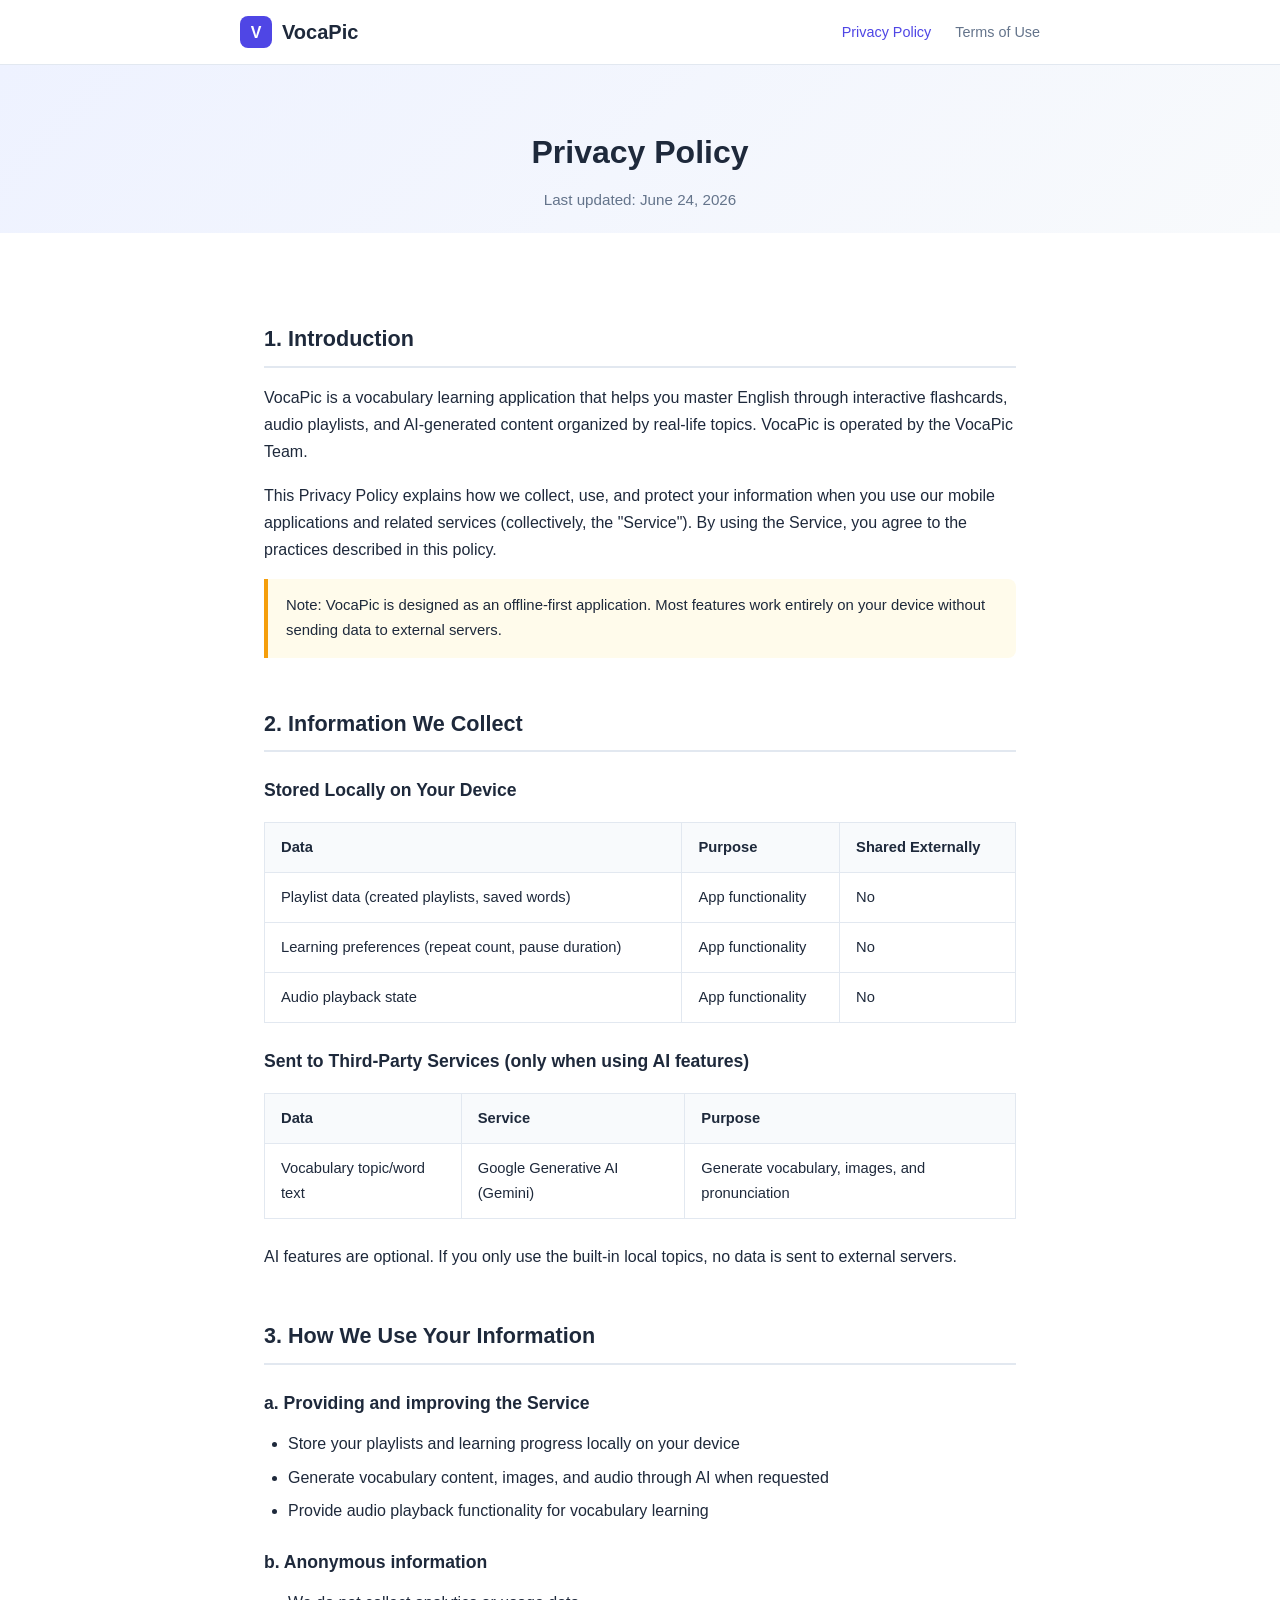
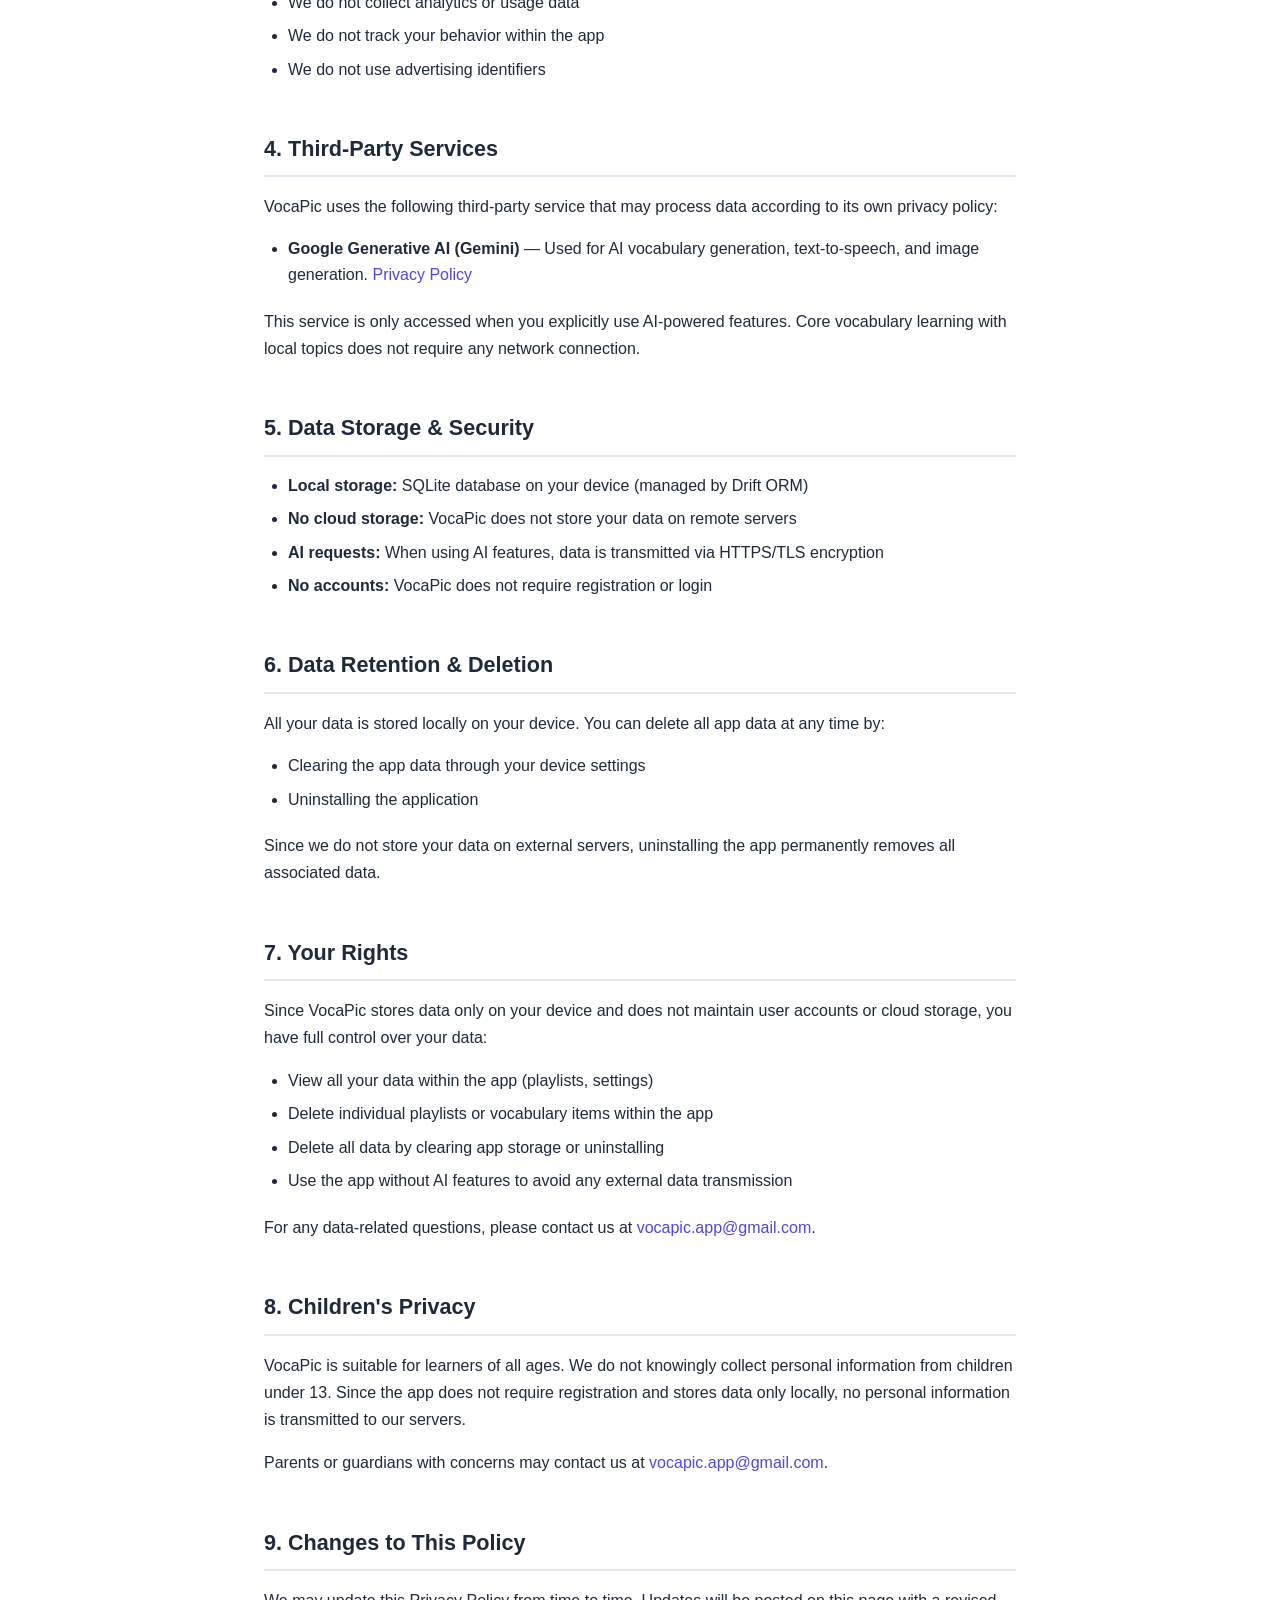
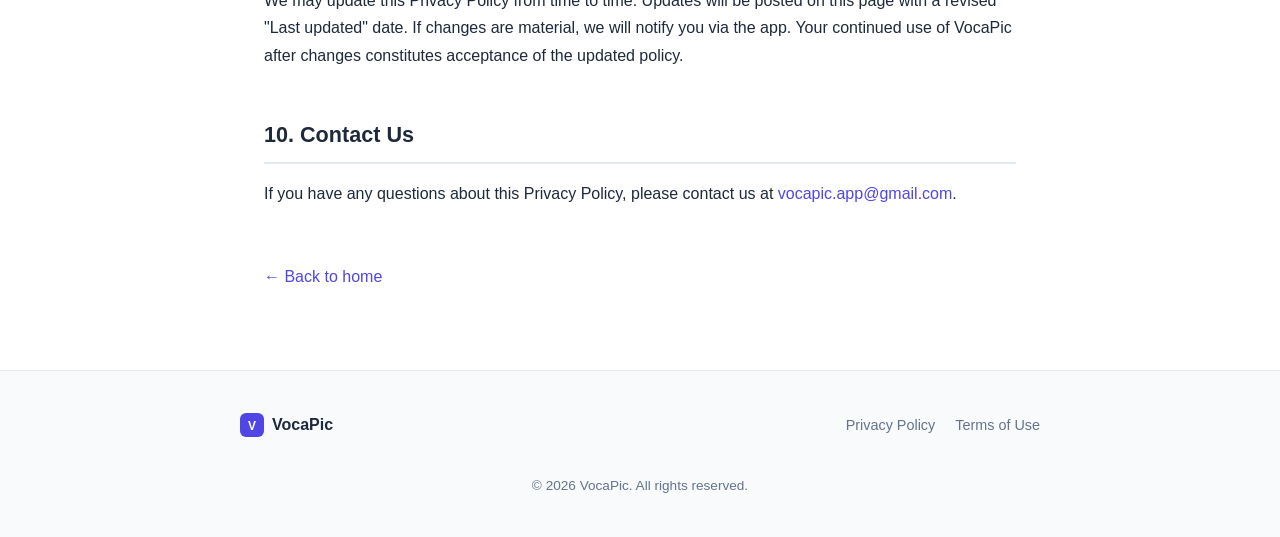
==== privacy.html @ f50b2ea4 "feat: add VocaPic static website" ====
<!DOCTYPE html>
<html lang="en">
<head>
  <meta charset="UTF-8" />
  <meta name="viewport" content="width=device-width, initial-scale=1.0" />
  <title>Privacy Policy — VocaPic</title>
  <meta name="description" content="VocaPic Privacy Policy — how we handle your data." />
  <link rel="stylesheet" href="style.css" />
  <link rel="icon" href="favicon.png" type="image/png" />
</head>
<body>

  <!-- Navbar -->
  <nav class="navbar">
    <div class="navbar-inner">
      <a href="index.html" class="logo">
        <svg width="32" height="32" viewBox="0 0 32 32" fill="none" xmlns="http://www.w3.org/2000/svg">
          <rect width="32" height="32" rx="8" fill="#4f46e5"/>
          <text x="16" y="22" text-anchor="middle" font-size="16" font-weight="bold" fill="white">V</text>
        </svg>
        VocaPic
      </a>
      <ul class="nav-links">
        <li><a href="privacy.html" class="active">Privacy Policy</a></li>
        <li><a href="terms.html">Terms of Use</a></li>
      </ul>
    </div>
  </nav>

  <!-- Header -->
  <header class="policy-header">
    <h1>Privacy Policy</h1>
    <p class="last-updated">Last updated: June 24, 2026</p>
  </header>

  <!-- Content -->
  <main class="policy-content">

    <h2>1. Introduction</h2>
    <p>
      VocaPic is a vocabulary learning application that helps you master English
      through interactive flashcards, audio playlists, and AI-generated content
      organized by real-life topics. VocaPic is operated by the VocaPic Team.
    </p>
    <p>
      This Privacy Policy explains how we collect, use, and protect your information
      when you use our mobile applications and related services (collectively, the
      "Service"). By using the Service, you agree to the practices described in
      this policy.
    </p>
    <p class="note">
      Note: VocaPic is designed as an offline-first application. Most features
      work entirely on your device without sending data to external servers.
    </p>

    <h2>2. Information We Collect</h2>

    <h3>Stored Locally on Your Device</h3>
    <table>
      <thead>
        <tr>
          <th>Data</th>
          <th>Purpose</th>
          <th>Shared Externally</th>
        </tr>
      </thead>
      <tbody>
        <tr>
          <td>Playlist data (created playlists, saved words)</td>
          <td>App functionality</td>
          <td>No</td>
        </tr>
        <tr>
          <td>Learning preferences (repeat count, pause duration)</td>
          <td>App functionality</td>
          <td>No</td>
        </tr>
        <tr>
          <td>Audio playback state</td>
          <td>App functionality</td>
          <td>No</td>
        </tr>
      </tbody>
    </table>

    <h3>Sent to Third-Party Services (only when using AI features)</h3>
    <table>
      <thead>
        <tr>
          <th>Data</th>
          <th>Service</th>
          <th>Purpose</th>
        </tr>
      </thead>
      <tbody>
        <tr>
          <td>Vocabulary topic/word text</td>
          <td>Google Generative AI (Gemini)</td>
          <td>Generate vocabulary, images, and pronunciation</td>
        </tr>
      </tbody>
    </table>
    <p>
      AI features are optional. If you only use the built-in local topics, no data
      is sent to external servers.
    </p>

    <h2>3. How We Use Your Information</h2>

    <h3>a. Providing and improving the Service</h3>
    <ul>
      <li>Store your playlists and learning progress locally on your device</li>
      <li>Generate vocabulary content, images, and audio through AI when requested</li>
      <li>Provide audio playback functionality for vocabulary learning</li>
    </ul>

    <h3>b. Anonymous information</h3>
    <ul>
      <li>We do not collect analytics or usage data</li>
      <li>We do not track your behavior within the app</li>
      <li>We do not use advertising identifiers</li>
    </ul>

    <h2>4. Third-Party Services</h2>
    <p>
      VocaPic uses the following third-party service that may process data
      according to its own privacy policy:
    </p>
    <ul>
      <li>
        <strong>Google Generative AI (Gemini)</strong> — Used for AI vocabulary
        generation, text-to-speech, and image generation.
        <a href="https://policies.google.com/privacy" target="_blank" rel="noopener">Privacy Policy</a>
      </li>
    </ul>
    <p>
      This service is only accessed when you explicitly use AI-powered features.
      Core vocabulary learning with local topics does not require any network
      connection.
    </p>

    <h2>5. Data Storage &amp; Security</h2>
    <ul>
      <li><strong>Local storage:</strong> SQLite database on your device (managed by Drift ORM)</li>
      <li><strong>No cloud storage:</strong> VocaPic does not store your data on remote servers</li>
      <li><strong>AI requests:</strong> When using AI features, data is transmitted via HTTPS/TLS encryption</li>
      <li><strong>No accounts:</strong> VocaPic does not require registration or login</li>
    </ul>

    <h2>6. Data Retention &amp; Deletion</h2>
    <p>
      All your data is stored locally on your device. You can delete all app data
      at any time by:
    </p>
    <ul>
      <li>Clearing the app data through your device settings</li>
      <li>Uninstalling the application</li>
    </ul>
    <p>
      Since we do not store your data on external servers, uninstalling the app
      permanently removes all associated data.
    </p>

    <h2>7. Your Rights</h2>
    <p>
      Since VocaPic stores data only on your device and does not maintain user
      accounts or cloud storage, you have full control over your data:
    </p>
    <ul>
      <li>View all your data within the app (playlists, settings)</li>
      <li>Delete individual playlists or vocabulary items within the app</li>
      <li>Delete all data by clearing app storage or uninstalling</li>
      <li>Use the app without AI features to avoid any external data transmission</li>
    </ul>
    <p>
      For any data-related questions, please contact us at
      <a href="mailto:vocapic.app@gmail.com">vocapic.app@gmail.com</a>.
    </p>

    <h2>8. Children's Privacy</h2>
    <p>
      VocaPic is suitable for learners of all ages. We do not knowingly collect
      personal information from children under 13. Since the app does not require
      registration and stores data only locally, no personal information is
      transmitted to our servers.
    </p>
    <p>
      Parents or guardians with concerns may contact us at
      <a href="mailto:vocapic.app@gmail.com">vocapic.app@gmail.com</a>.
    </p>

    <h2>9. Changes to This Policy</h2>
    <p>
      We may update this Privacy Policy from time to time. Updates will be posted
      on this page with a revised "Last updated" date. If changes are material,
      we will notify you via the app. Your continued use of VocaPic after changes
      constitutes acceptance of the updated policy.
    </p>

    <h2>10. Contact Us</h2>
    <p>
      If you have any questions about this Privacy Policy, please contact us at
      <a href="mailto:vocapic.app@gmail.com">vocapic.app@gmail.com</a>.
    </p>

    <a href="index.html" class="back-link">← Back to home</a>
  </main>

  <!-- Footer -->
  <footer class="footer">
    <div class="footer-inner">
      <div class="footer-brand">
        <svg width="24" height="24" viewBox="0 0 32 32" fill="none" xmlns="http://www.w3.org/2000/svg">
          <rect width="32" height="32" rx="8" fill="#4f46e5"/>
          <text x="16" y="22" text-anchor="middle" font-size="16" font-weight="bold" fill="white">V</text>
        </svg>
        VocaPic
      </div>
      <ul class="footer-links">
        <li><a href="privacy.html">Privacy Policy</a></li>
        <li><a href="terms.html">Terms of Use</a></li>
      </ul>
      <p class="footer-copy">&copy; 2026 VocaPic. All rights reserved.</p>
    </div>
  </footer>

</body>
</html>
---- style.css ----
/* ===== Reset & Base ===== */
*,
*::before,
*::after {
  margin: 0;
  padding: 0;
  box-sizing: border-box;
}

:root {
  --primary: #4f46e5;
  --primary-light: #818cf8;
  --primary-dark: #3730a3;
  --bg: #ffffff;
  --bg-alt: #f8fafc;
  --text: #1e293b;
  --text-secondary: #64748b;
  --border: #e2e8f0;
  --radius: 12px;
  --max-width: 800px;
  --transition: 0.2s ease;
}

html {
  scroll-behavior: smooth;
}

body {
  font-family: -apple-system, BlinkMacSystemFont, "Segoe UI", Roboto,
    "Helvetica Neue", Arial, sans-serif;
  color: var(--text);
  background: var(--bg);
  line-height: 1.7;
  font-size: 16px;
  -webkit-font-smoothing: antialiased;
}

a {
  color: var(--primary);
  text-decoration: none;
  transition: color var(--transition);
}
a:hover {
  color: var(--primary-dark);
}

/* ===== Navigation ===== */
.navbar {
  position: sticky;
  top: 0;
  z-index: 100;
  background: rgba(255, 255, 255, 0.92);
  backdrop-filter: blur(12px);
  border-bottom: 1px solid var(--border);
  padding: 0 24px;
}

.navbar-inner {
  max-width: var(--max-width);
  margin: 0 auto;
  display: flex;
  align-items: center;
  justify-content: space-between;
  height: 64px;
}

.logo {
  display: flex;
  align-items: center;
  gap: 10px;
  font-weight: 700;
  font-size: 1.25rem;
  color: var(--text);
}

.logo img {
  width: 32px;
  height: 32px;
  border-radius: 8px;
}

.nav-links {
  display: flex;
  gap: 24px;
  list-style: none;
}

.nav-links a {
  color: var(--text-secondary);
  font-size: 0.9rem;
  font-weight: 500;
  transition: color var(--transition);
}
.nav-links a:hover,
.nav-links a.active {
  color: var(--primary);
}

/* ===== Hero Section ===== */
.hero {
  text-align: center;
  padding: 80px 24px 60px;
  background: linear-gradient(135deg, #eef2ff 0%, #f8fafc 100%);
}

.hero h1 {
  font-size: 2.5rem;
  font-weight: 800;
  line-height: 1.2;
  margin-bottom: 16px;
  color: var(--text);
}

.hero h1 span {
  color: var(--primary);
}

.hero p {
  font-size: 1.15rem;
  color: var(--text-secondary);
  max-width: 560px;
  margin: 0 auto 32px;
}

.hero-badges {
  display: flex;
  gap: 12px;
  justify-content: center;
  flex-wrap: wrap;
}

.badge {
  display: inline-block;
}

.badge img {
  height: 48px;
}

/* ===== Features Grid ===== */
.features {
  padding: 80px 24px;
  max-width: 960px;
  margin: 0 auto;
}

.features h2 {
  text-align: center;
  font-size: 1.75rem;
  margin-bottom: 48px;
}

.features-grid {
  display: grid;
  grid-template-columns: repeat(auto-fit, minmax(260px, 1fr));
  gap: 24px;
}

.feature-card {
  background: var(--bg-alt);
  border: 1px solid var(--border);
  border-radius: var(--radius);
  padding: 28px;
  transition: transform var(--transition), box-shadow var(--transition);
}
.feature-card:hover {
  transform: translateY(-2px);
  box-shadow: 0 8px 24px rgba(0, 0, 0, 0.06);
}

.feature-card .icon {
  font-size: 2rem;
  margin-bottom: 12px;
}

.feature-card h3 {
  font-size: 1.1rem;
  margin-bottom: 8px;
}

.feature-card p {
  color: var(--text-secondary);
  font-size: 0.95rem;
}

/* ===== Policy Pages ===== */
.policy-header {
  text-align: center;
  padding: 60px 24px 20px;
  background: linear-gradient(135deg, #eef2ff 0%, #f8fafc 100%);
}

.policy-header h1 {
  font-size: 2rem;
  font-weight: 800;
  margin-bottom: 8px;
}

.policy-header .last-updated {
  color: var(--text-secondary);
  font-size: 0.95rem;
}

.policy-content {
  max-width: var(--max-width);
  margin: 0 auto;
  padding: 40px 24px 80px;
}

.policy-content h2 {
  font-size: 1.35rem;
  font-weight: 700;
  margin-top: 48px;
  margin-bottom: 16px;
  padding-bottom: 8px;
  border-bottom: 2px solid var(--border);
}

.policy-content h3 {
  font-size: 1.1rem;
  font-weight: 600;
  margin-top: 24px;
  margin-bottom: 12px;
}

.policy-content p {
  margin-bottom: 16px;
  color: var(--text);
}

.policy-content ul {
  margin: 12px 0 20px 24px;
  color: var(--text);
}

.policy-content ul li {
  margin-bottom: 8px;
  line-height: 1.6;
}

.policy-content table {
  width: 100%;
  border-collapse: collapse;
  margin: 16px 0 24px;
  font-size: 0.92rem;
}

.policy-content th,
.policy-content td {
  text-align: left;
  padding: 12px 16px;
  border: 1px solid var(--border);
}

.policy-content th {
  background: var(--bg-alt);
  font-weight: 600;
}

.policy-content .note {
  background: #fffbeb;
  border-left: 4px solid #f59e0b;
  padding: 14px 18px;
  border-radius: 0 8px 8px 0;
  margin: 16px 0;
  font-size: 0.93rem;
}

.back-link {
  display: inline-flex;
  align-items: center;
  gap: 6px;
  margin-top: 40px;
  font-weight: 500;
}

/* ===== CTA Section ===== */
.cta {
  text-align: center;
  padding: 80px 24px;
  background: linear-gradient(135deg, #4f46e5 0%, #7c3aed 100%);
  color: #fff;
}

.cta h2 {
  font-size: 1.75rem;
  margin-bottom: 12px;
}

.cta p {
  opacity: 0.85;
  margin-bottom: 28px;
  font-size: 1.05rem;
}

.btn-primary {
  display: inline-block;
  background: #fff;
  color: var(--primary);
  padding: 14px 32px;
  border-radius: 9999px;
  font-weight: 600;
  font-size: 1rem;
  transition: transform var(--transition), box-shadow var(--transition);
}
.btn-primary:hover {
  transform: translateY(-1px);
  box-shadow: 0 8px 24px rgba(0, 0, 0, 0.15);
  color: var(--primary-dark);
}

/* ===== Footer ===== */
.footer {
  background: var(--bg-alt);
  border-top: 1px solid var(--border);
  padding: 40px 24px;
}

.footer-inner {
  max-width: var(--max-width);
  margin: 0 auto;
  display: flex;
  align-items: center;
  justify-content: space-between;
  flex-wrap: wrap;
  gap: 16px;
}

.footer-brand {
  display: flex;
  align-items: center;
  gap: 8px;
  font-weight: 600;
  color: var(--text);
}

.footer-brand img {
  width: 24px;
  height: 24px;
  border-radius: 6px;
}

.footer-links {
  display: flex;
  gap: 20px;
  list-style: none;
}

.footer-links a {
  color: var(--text-secondary);
  font-size: 0.9rem;
}
.footer-links a:hover {
  color: var(--primary);
}

.footer-copy {
  width: 100%;
  text-align: center;
  color: var(--text-secondary);
  font-size: 0.85rem;
  margin-top: 20px;
}

/* ===== Responsive ===== */
@media (max-width: 640px) {
  .hero h1 {
    font-size: 1.75rem;
  }
  .hero p {
    font-size: 1rem;
  }
  .policy-header h1 {
    font-size: 1.5rem;
  }
  .features-grid {
    grid-template-columns: 1fr;
  }
  .nav-links {
    gap: 16px;
  }
  .footer-inner {
    flex-direction: column;
    text-align: center;
  }
}
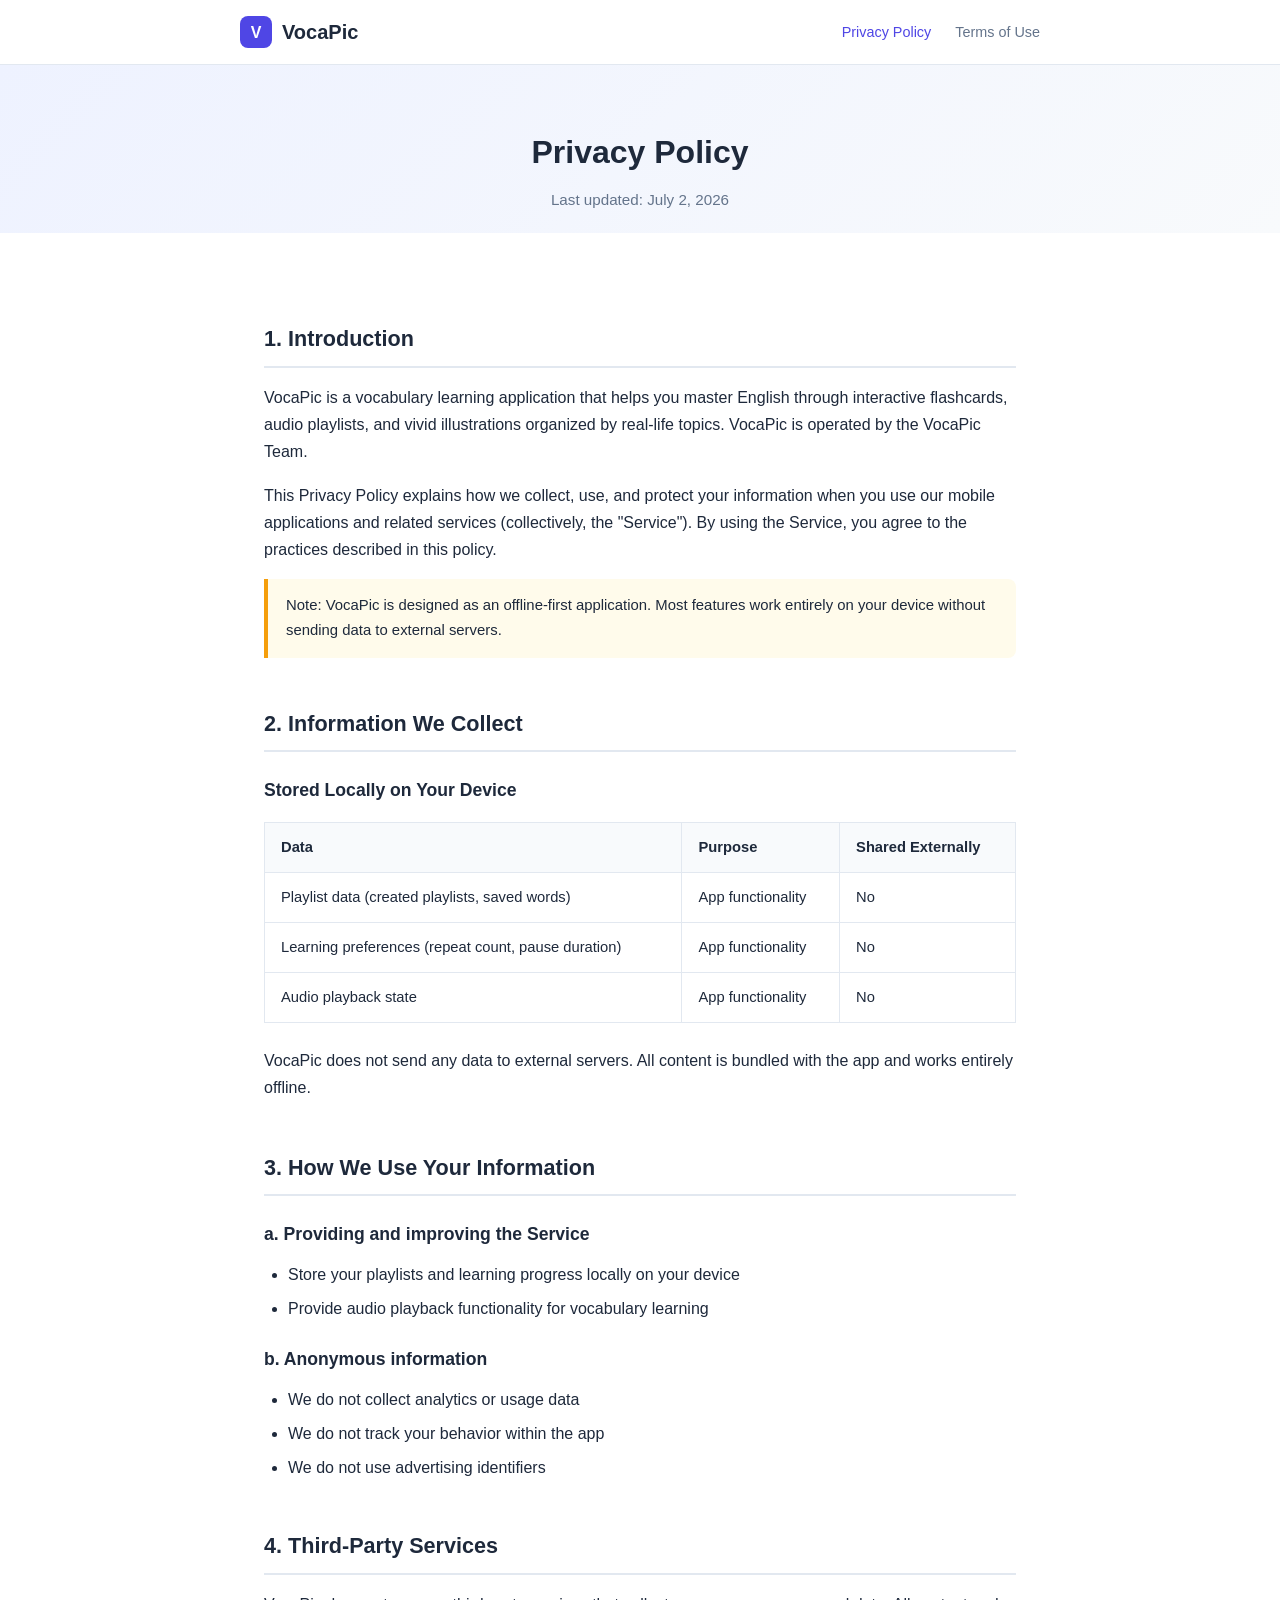
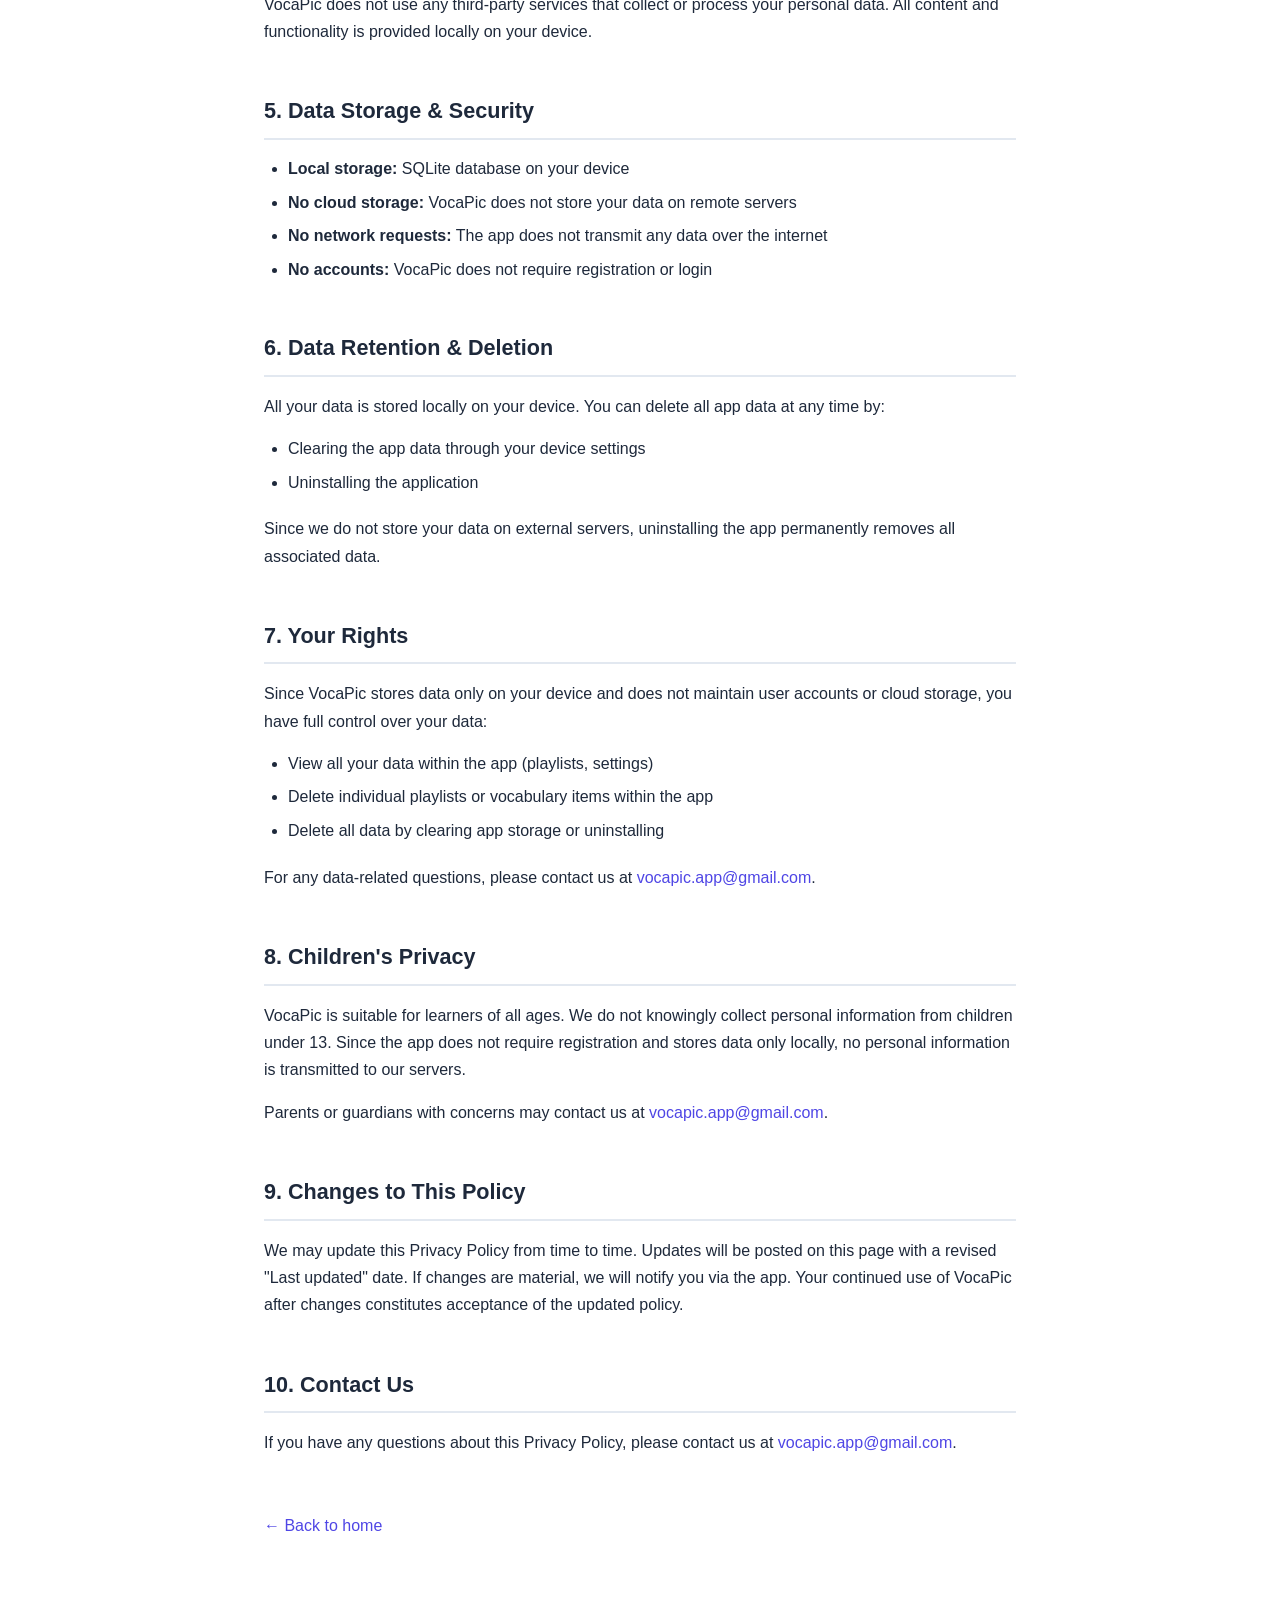
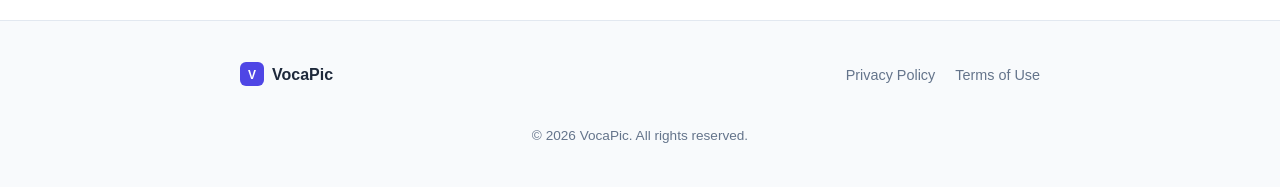
==== commit 55d691d1: "refactor: remove all AI-related content from website" ====
--- a/privacy.html
+++ b/privacy.html
@@ -30,7 +30,7 @@
   <!-- Header -->
   <header class="policy-header">
     <h1>Privacy Policy</h1>
-    <p class="last-updated">Last updated: June 24, 2026</p>
+    <p class="last-updated">Last updated: July 2, 2026</p>
   </header>
 
   <!-- Content -->
@@ -39,7 +39,7 @@
     <h2>1. Introduction</h2>
     <p>
       VocaPic is a vocabulary learning application that helps you master English
-      through interactive flashcards, audio playlists, and AI-generated content
+      through interactive flashcards, audio playlists, and vivid illustrations
       organized by real-life topics. VocaPic is operated by the VocaPic Team.
     </p>
     <p>
@@ -83,26 +83,9 @@
       </tbody>
     </table>
 
-    <h3>Sent to Third-Party Services (only when using AI features)</h3>
-    <table>
-      <thead>
-        <tr>
-          <th>Data</th>
-          <th>Service</th>
-          <th>Purpose</th>
-        </tr>
-      </thead>
-      <tbody>
-        <tr>
-          <td>Vocabulary topic/word text</td>
-          <td>Google Generative AI (Gemini)</td>
-          <td>Generate vocabulary, images, and pronunciation</td>
-        </tr>
-      </tbody>
-    </table>
     <p>
-      AI features are optional. If you only use the built-in local topics, no data
-      is sent to external servers.
+      VocaPic does not send any data to external servers. All content is
+      bundled with the app and works entirely offline.
     </p>
 
     <h2>3. How We Use Your Information</h2>
@@ -110,7 +93,6 @@
     <h3>a. Providing and improving the Service</h3>
     <ul>
       <li>Store your playlists and learning progress locally on your device</li>
-      <li>Generate vocabulary content, images, and audio through AI when requested</li>
       <li>Provide audio playback functionality for vocabulary learning</li>
     </ul>
 
@@ -123,27 +105,16 @@
 
     <h2>4. Third-Party Services</h2>
     <p>
-      VocaPic uses the following third-party service that may process data
-      according to its own privacy policy:
-    </p>
-    <ul>
-      <li>
-        <strong>Google Generative AI (Gemini)</strong> — Used for AI vocabulary
-        generation, text-to-speech, and image generation.
-        <a href="https://policies.google.com/privacy" target="_blank" rel="noopener">Privacy Policy</a>
-      </li>
-    </ul>
-    <p>
-      This service is only accessed when you explicitly use AI-powered features.
-      Core vocabulary learning with local topics does not require any network
-      connection.
+      VocaPic does not use any third-party services that collect or process your
+      personal data. All content and functionality is provided locally on your
+      device.
     </p>
 
     <h2>5. Data Storage &amp; Security</h2>
     <ul>
-      <li><strong>Local storage:</strong> SQLite database on your device (managed by Drift ORM)</li>
+      <li><strong>Local storage:</strong> SQLite database on your device</li>
       <li><strong>No cloud storage:</strong> VocaPic does not store your data on remote servers</li>
-      <li><strong>AI requests:</strong> When using AI features, data is transmitted via HTTPS/TLS encryption</li>
+      <li><strong>No network requests:</strong> The app does not transmit any data over the internet</li>
       <li><strong>No accounts:</strong> VocaPic does not require registration or login</li>
     </ul>
 
@@ -170,7 +141,6 @@
       <li>View all your data within the app (playlists, settings)</li>
       <li>Delete individual playlists or vocabulary items within the app</li>
       <li>Delete all data by clearing app storage or uninstalling</li>
-      <li>Use the app without AI features to avoid any external data transmission</li>
     </ul>
     <p>
       For any data-related questions, please contact us at
